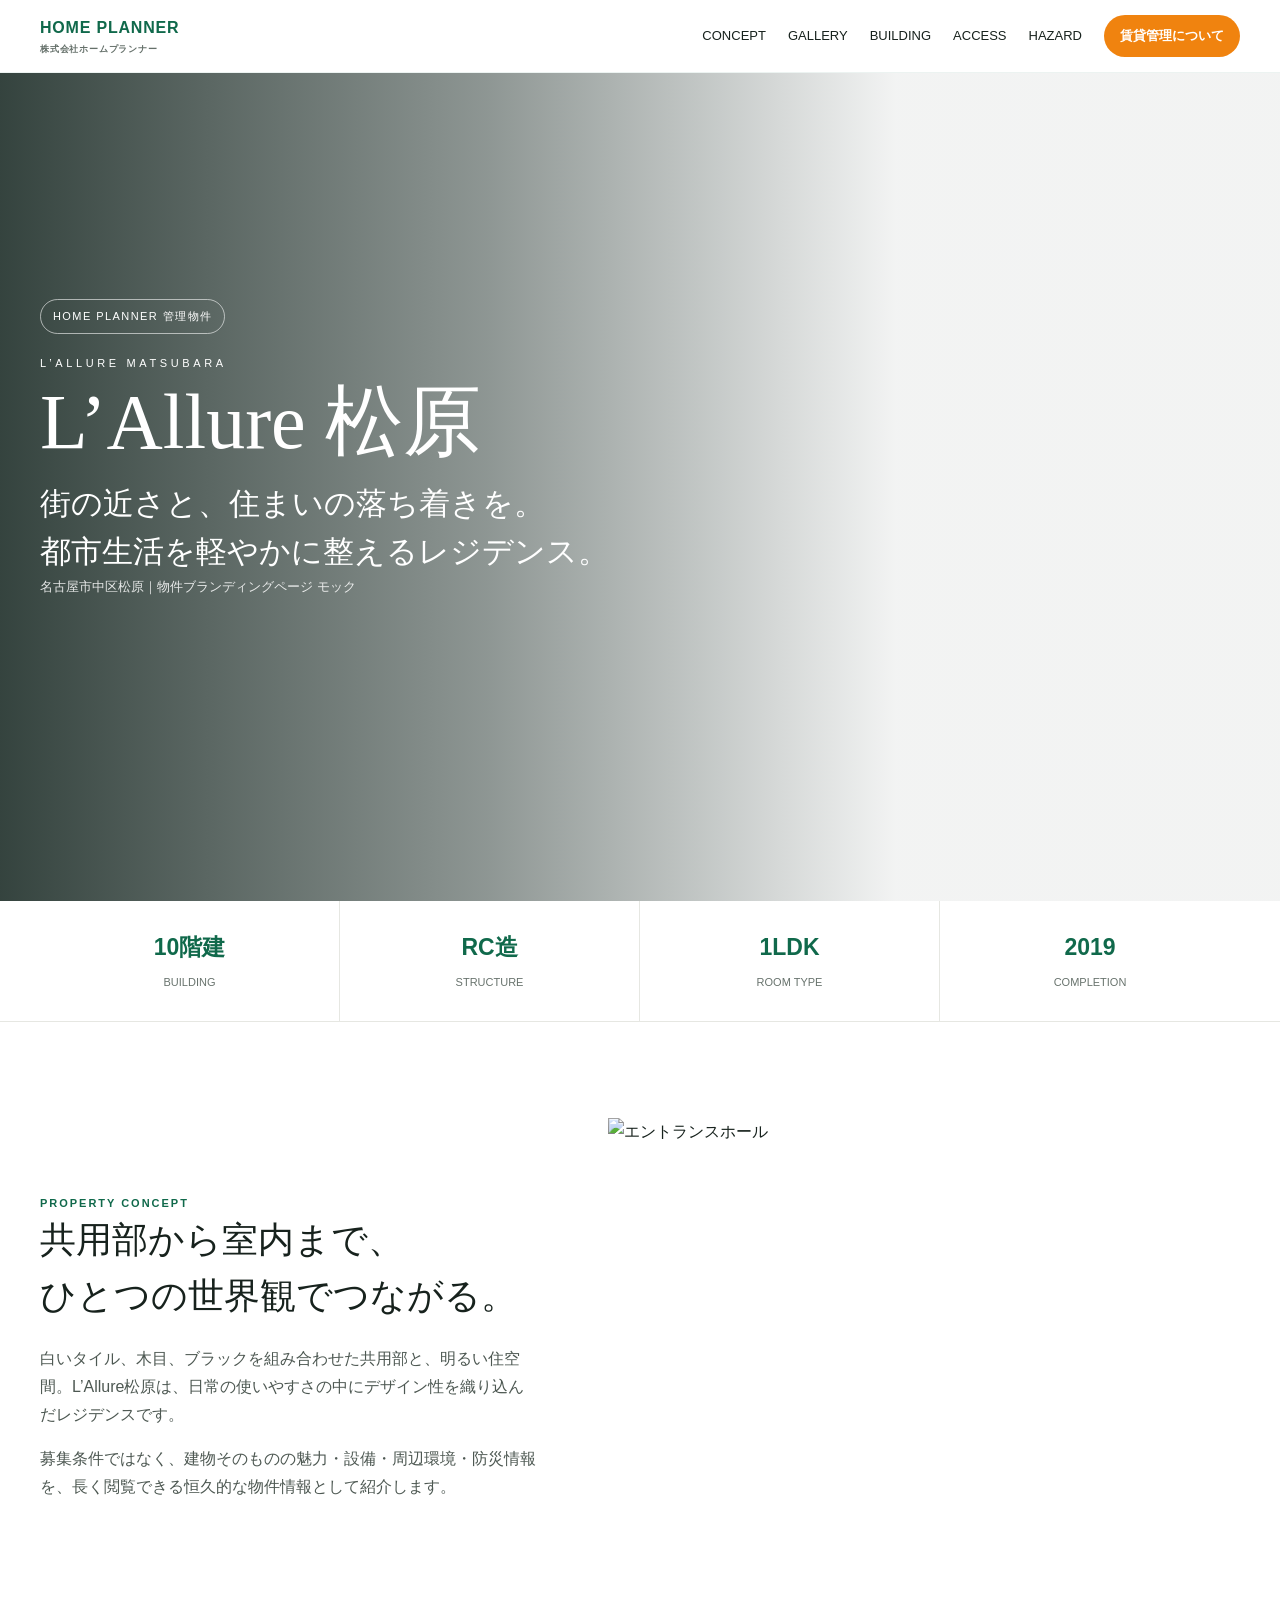
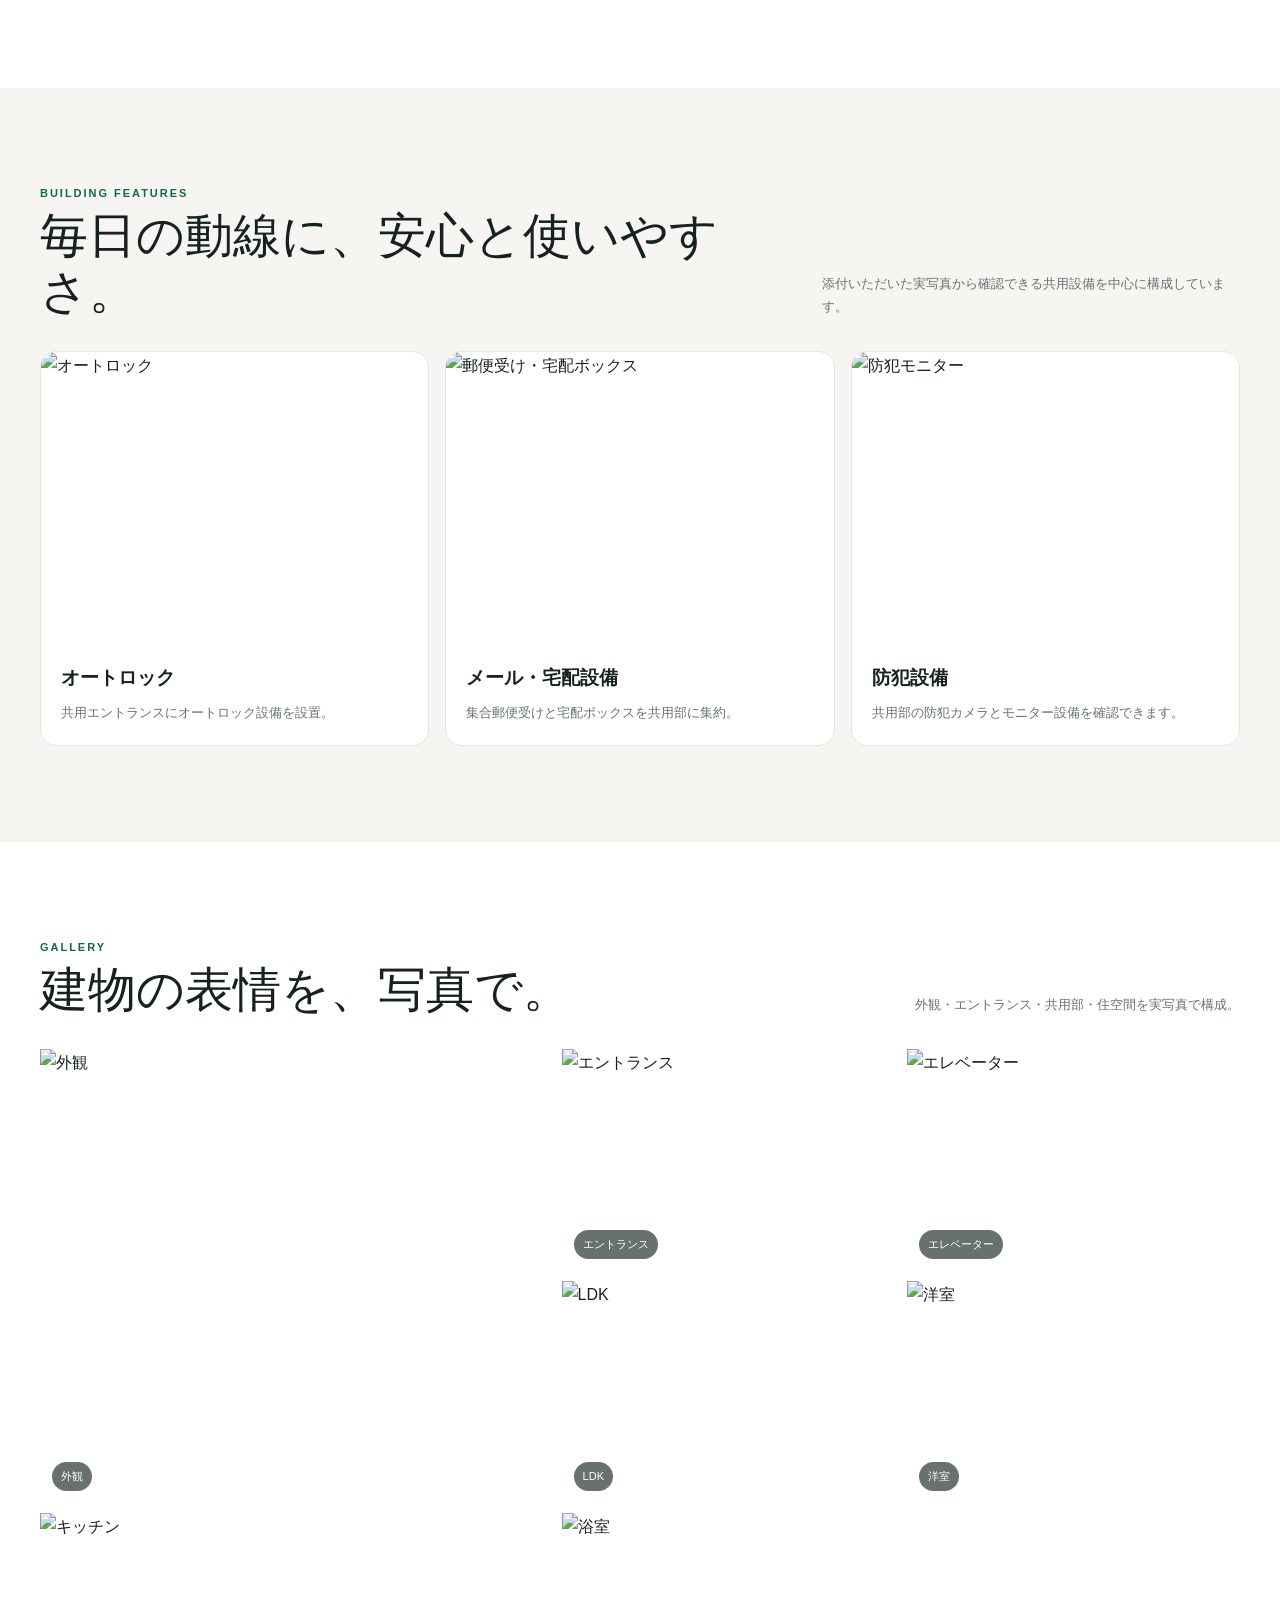
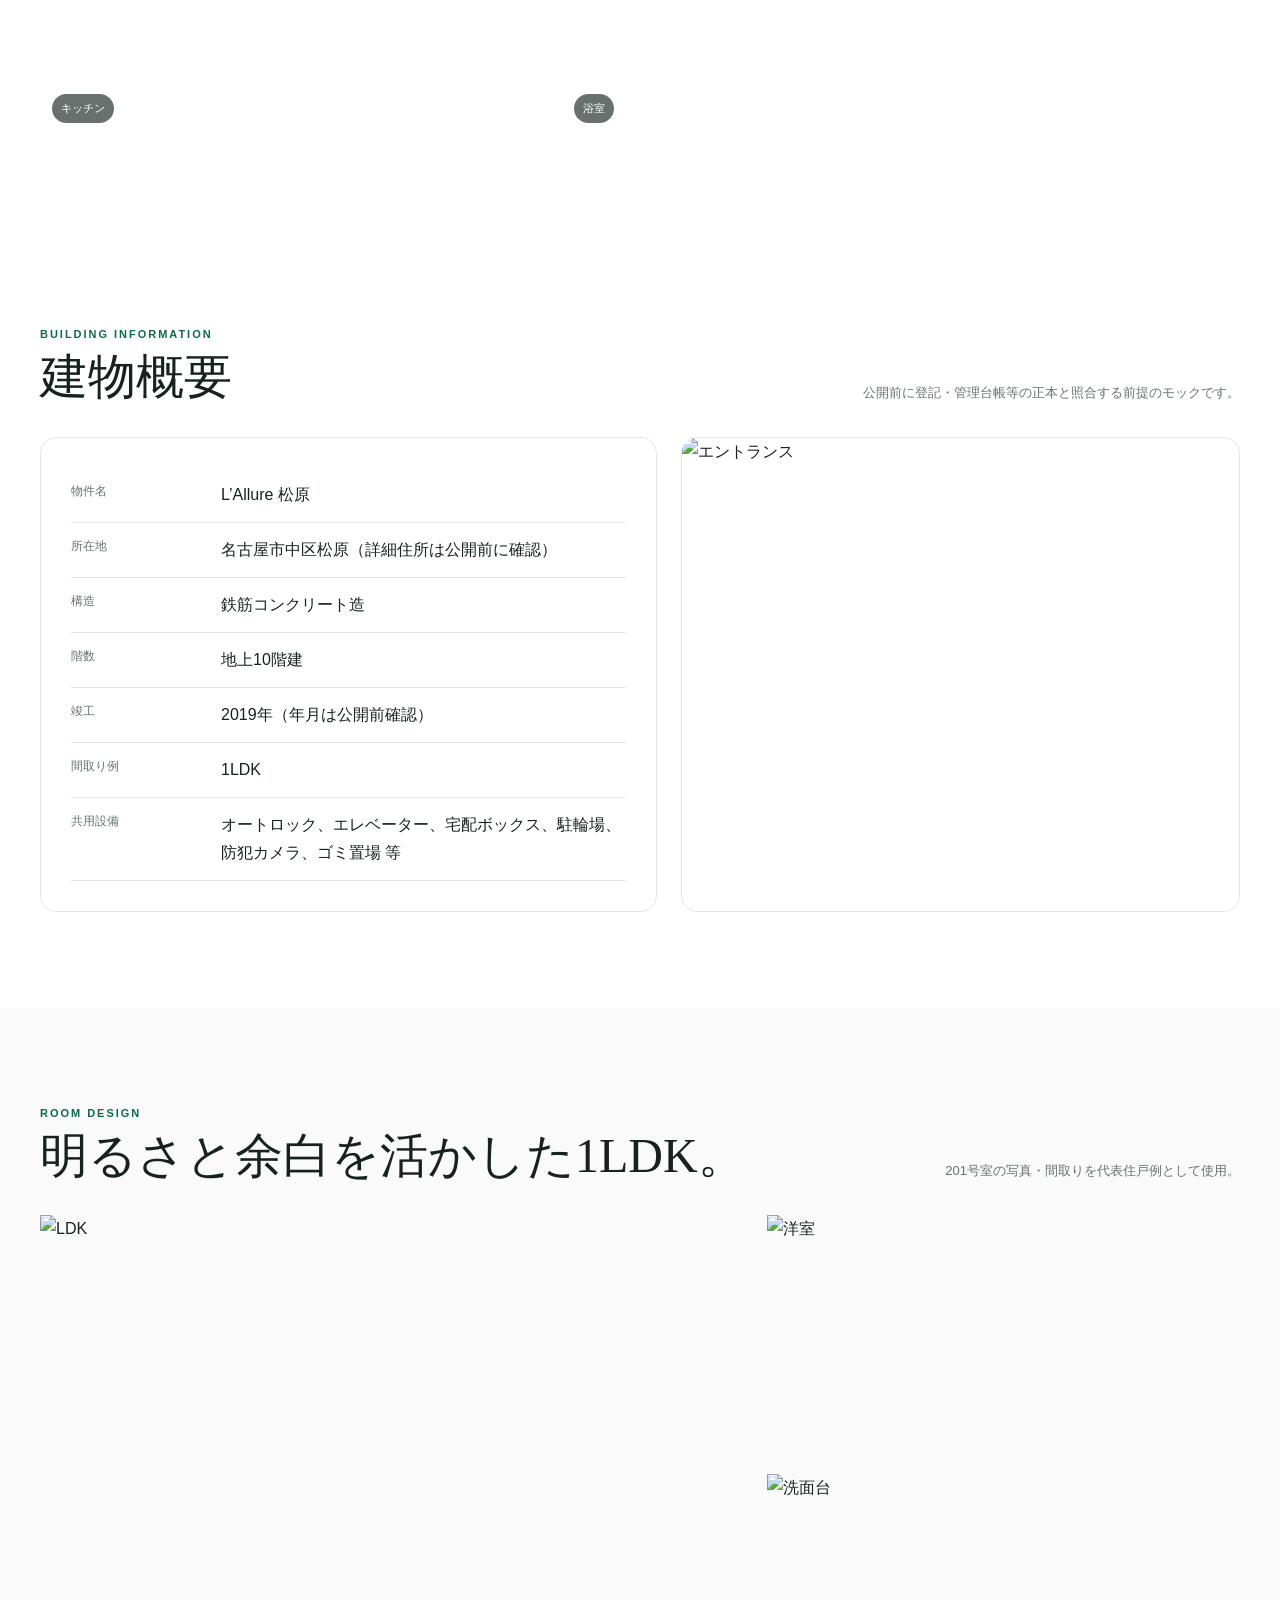
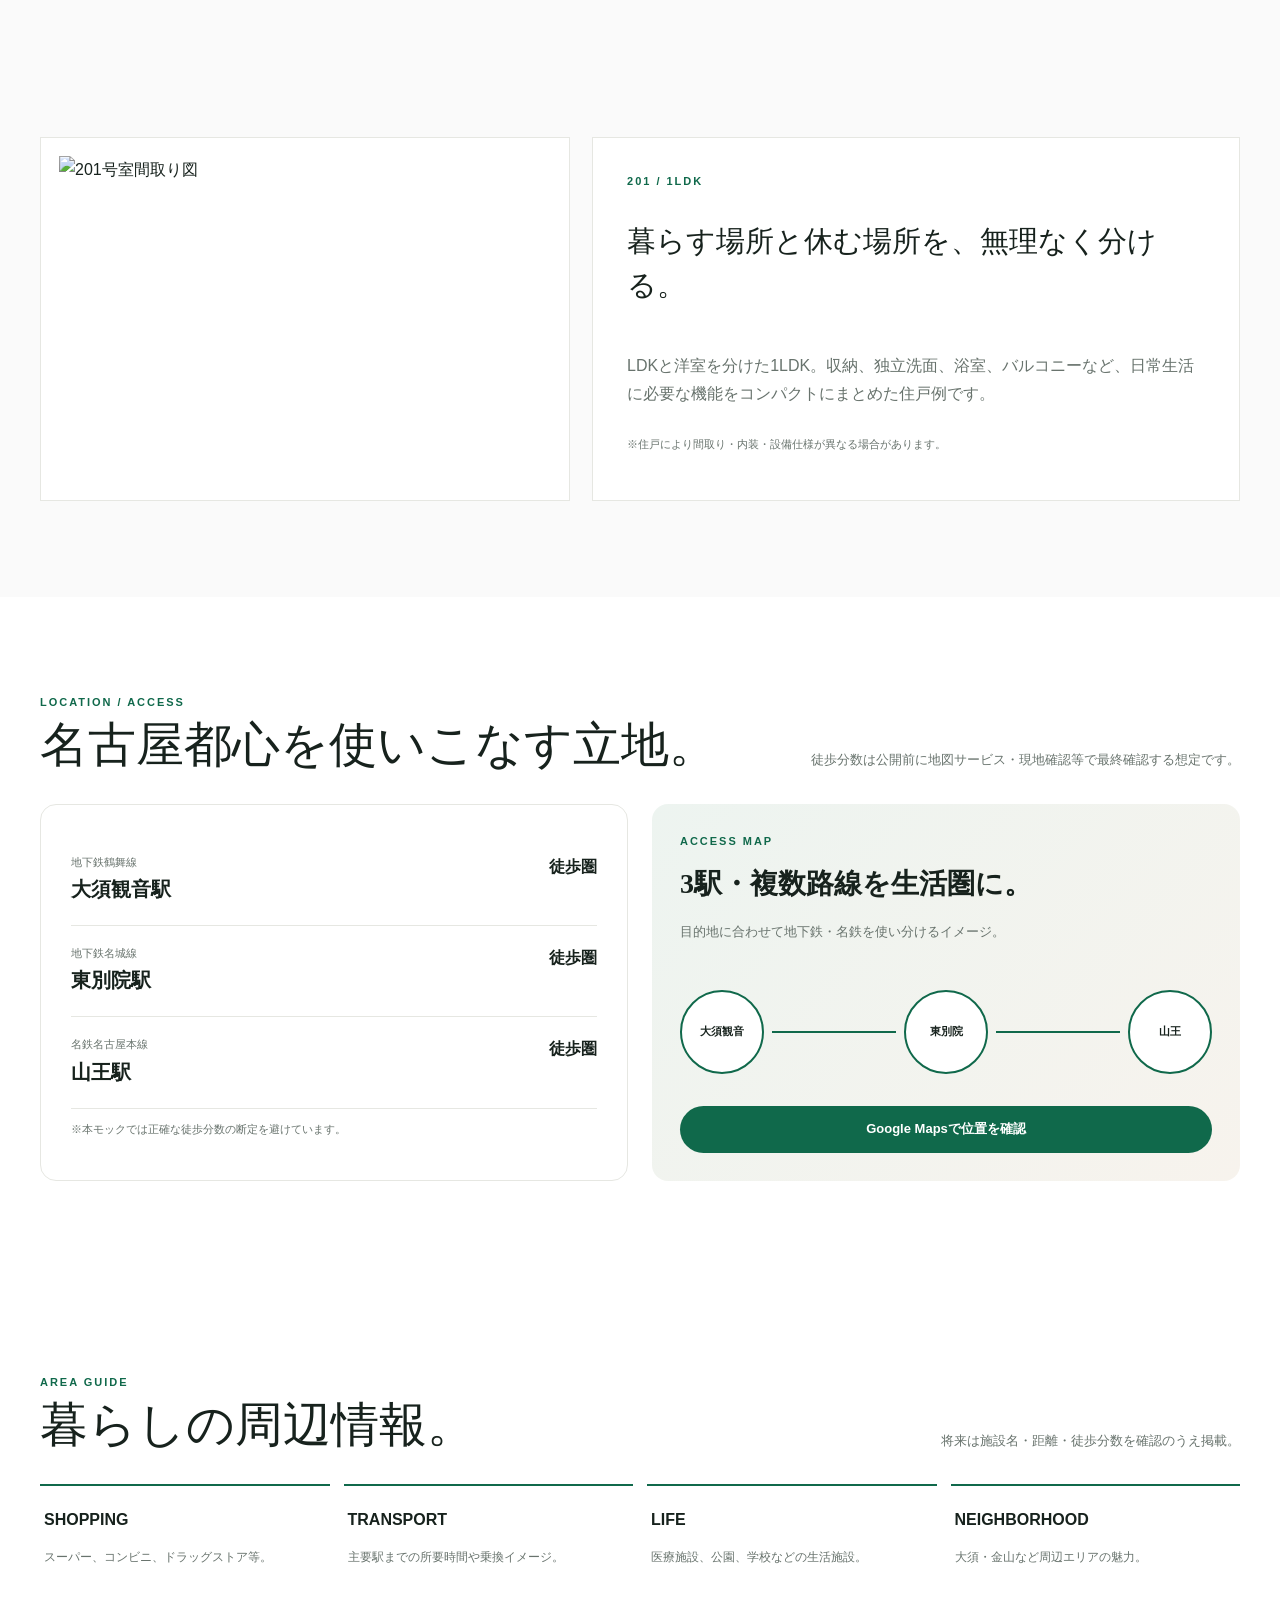
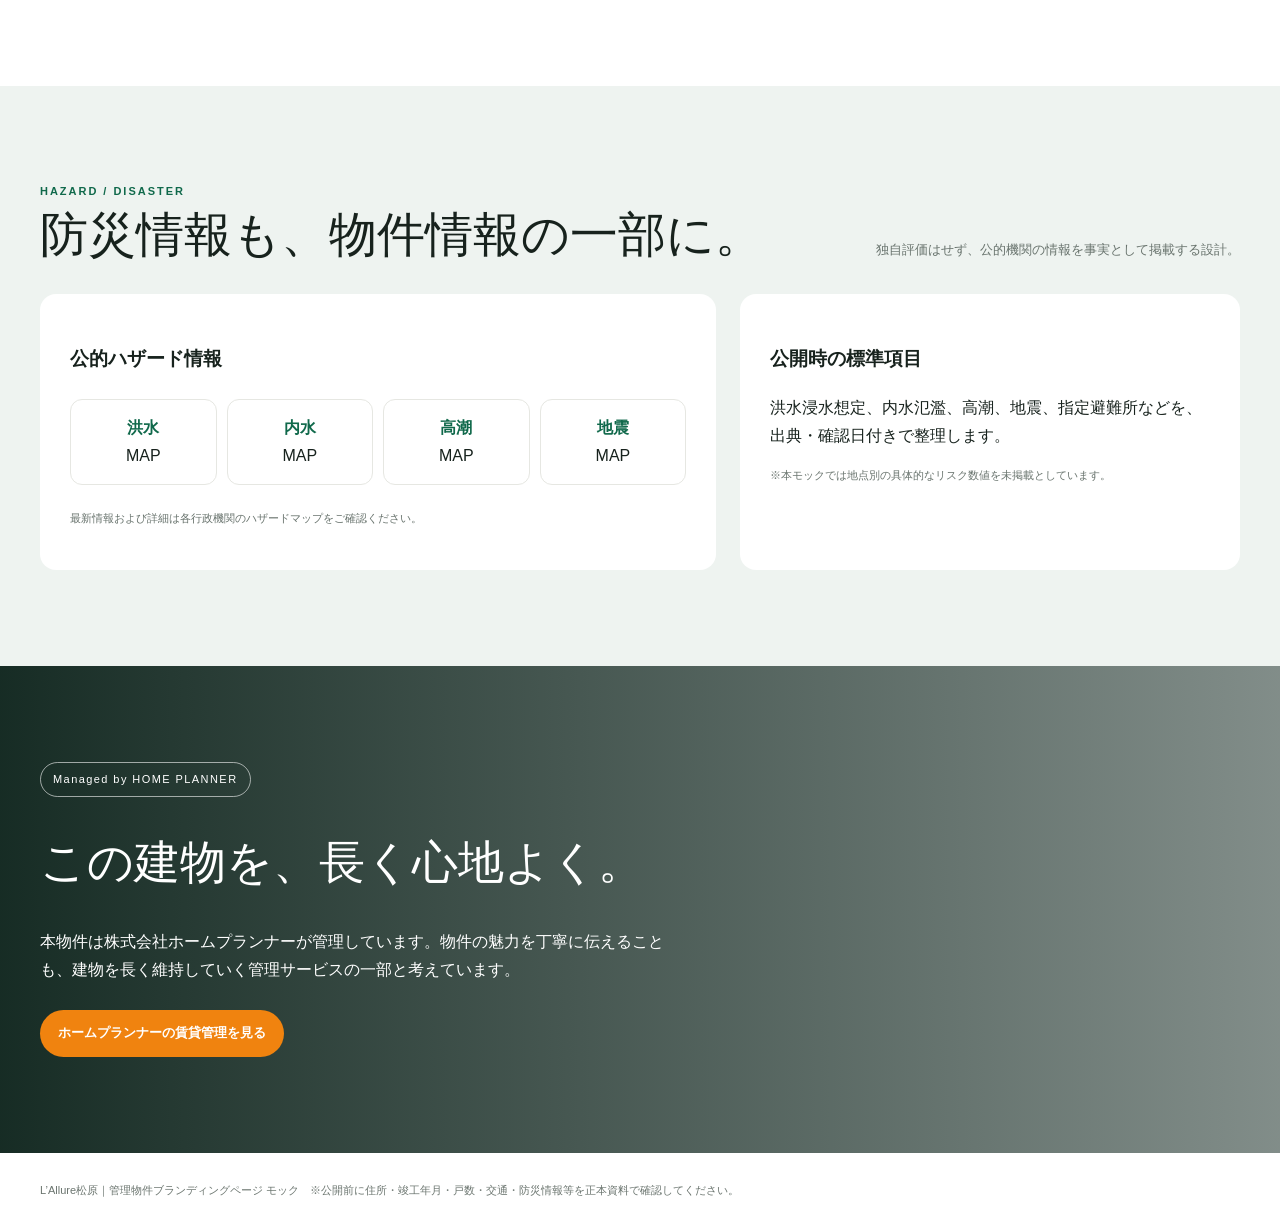
==== index.html @ 33f752ed "Add LAllure Matsubara branding mockup" ====
<!doctype html><html lang="ja"><head><meta charset="utf-8"><meta name="viewport" content="width=device-width,initial-scale=1"><title>L’Allure 松原｜HOME PLANNER 管理物件</title><style>
:root{--g:#10694B;--o:#F0830F;--ink:#17221d;--muted:#68736d;--paper:#f6f5f1;--line:#e6e7e2;--max:1200px}*{box-sizing:border-box}html{scroll-behavior:smooth}body{margin:0;color:var(--ink);font-family:-apple-system,BlinkMacSystemFont,"Segoe UI","Yu Gothic",Meiryo,sans-serif;line-height:1.75}.wrap{width:min(var(--max),calc(100% - 48px));margin:auto}.serif{font-family:"Yu Mincho","Hiragino Mincho ProN",Georgia,serif}a{color:inherit}header{position:sticky;top:0;z-index:50;background:rgba(255,255,255,.92);backdrop-filter:blur(14px);border-bottom:1px solid rgba(16,105,75,.08)}.nav{height:72px;display:flex;align-items:center;justify-content:space-between}.brand{font-weight:850;letter-spacing:.05em;color:var(--g)}.brand small{display:block;font-size:9px;color:#65706a}.navlinks{display:flex;gap:22px;font-size:13px;align-items:center}.navlinks a{text-decoration:none}.cta{background:var(--o);color:#fff!important;padding:10px 16px;border-radius:999px;font-weight:800}.hero{position:relative;min-height:calc(100vh - 72px);display:flex;align-items:flex-end;background:url('assets/exterior.jpg') center 47%/cover no-repeat}.hero:before{content:"";position:absolute;inset:0;background:linear-gradient(90deg,rgba(8,26,20,.82),rgba(8,26,20,.46) 38%,rgba(8,26,20,.05) 70%)}.heroInner{position:relative;z-index:2;color:#fff;padding-bottom:76px}.tag{display:inline-flex;border:1px solid rgba(255,255,255,.58);padding:7px 12px;border-radius:999px;font-size:11px;letter-spacing:.13em}.hero .roman{margin-top:20px;font-size:11px;letter-spacing:.33em}.hero h1{font-size:clamp(50px,7vw,78px);line-height:1.05;margin:8px 0 18px;font-weight:500}.hero .lead{font-size:clamp(22px,2.4vw,31px);line-height:1.55}.hero .sub{font-size:13px;opacity:.86}.summary{border-bottom:1px solid var(--line)}.summaryGrid{display:grid;grid-template-columns:repeat(4,1fr)}.summaryItem{padding:26px 18px;text-align:center;border-right:1px solid var(--line)}.summaryItem:last-child{border-right:0}.summaryItem b{display:block;color:var(--g);font-size:23px}.summaryItem span{font-size:11px;color:var(--muted)}section{padding:96px 0}.head{display:flex;align-items:end;justify-content:space-between;gap:28px;margin-bottom:32px}.kicker{font-size:11px;letter-spacing:.18em;color:var(--g);font-weight:800}.head h2{font-size:clamp(34px,4vw,48px);font-weight:500;margin:5px 0 0;line-height:1.15}.head p{font-size:13px;color:var(--muted);max-width:500px;margin:0}.concept{display:grid;grid-template-columns:.95fr 1.2fr;gap:68px;align-items:center}.concept h3{font-size:36px;line-height:1.55;font-weight:500;margin:0 0 20px}.concept p{color:#4d5852}.concept img{width:100%;aspect-ratio:4/3;object-fit:cover}.features{background:var(--paper)}.featureGrid{display:grid;grid-template-columns:repeat(3,1fr);gap:16px}.card{background:#fff;border:1px solid var(--line);border-radius:16px;overflow:hidden}.card img{width:100%;aspect-ratio:4/3;object-fit:cover;display:block}.card .body{padding:20px}.card h3{margin:0 0 7px}.card p{margin:0;color:var(--muted);font-size:13px}.galleryGrid{display:grid;grid-template-columns:1.3fr .85fr .85fr;grid-auto-rows:220px;gap:12px}.galleryGrid figure{margin:0;position:relative;overflow:hidden;cursor:pointer}.galleryGrid figure:first-child{grid-row:span 2}.galleryGrid img{width:100%;height:100%;object-fit:cover;transition:.35s}.galleryGrid figure:hover img{transform:scale(1.025)}.galleryGrid figcaption{position:absolute;left:12px;bottom:10px;background:rgba(12,26,20,.62);color:#fff;border-radius:999px;padding:5px 9px;font-size:11px}.two{display:grid;grid-template-columns:1.05fr .95fr;gap:24px}.panel{border:1px solid var(--line);border-radius:16px;padding:30px;background:#fff}.spec{display:grid;grid-template-columns:150px 1fr}.spec div{padding:13px 0;border-bottom:1px solid var(--line)}.spec div:nth-child(odd){font-size:12px;color:var(--muted)}.photoPanel{padding:0;overflow:hidden}.photoPanel img{width:100%;height:100%;min-height:460px;object-fit:cover}.rooms{background:#fafafa}.roomHero{display:grid;grid-template-columns:1.2fr .8fr;gap:18px}.roomHero>img{width:100%;height:100%;min-height:500px;object-fit:cover}.side{display:grid;grid-template-rows:1fr 1fr;gap:18px}.side img{width:100%;height:100%;min-height:241px;object-fit:cover}.roomDetail{display:grid;grid-template-columns:.9fr 1.1fr;gap:22px;margin-top:22px}.floor{background:#fff;border:1px solid var(--line);padding:18px}.floor img{width:100%}.roomCopy{background:#fff;border:1px solid var(--line);padding:34px;display:flex;flex-direction:column;justify-content:center}.roomCopy h3{font-size:29px;line-height:1.5;font-weight:500}.roomCopy p{color:var(--muted)}.access{display:grid;grid-template-columns:1fr 1fr;gap:24px}.accessRow{display:flex;justify-content:space-between;padding:18px 0;border-bottom:1px solid var(--line)}.accessRow small{display:block;color:var(--muted);font-size:11px}.accessRow strong{font-size:20px}.mapArt{background:linear-gradient(135deg,#edf4f0,#f7f3ed);border-radius:16px;padding:28px;min-height:360px;display:flex;flex-direction:column;justify-content:space-between}.route{display:flex;align-items:center;gap:8px}.station{width:84px;height:84px;border:2px solid var(--g);border-radius:50%;background:#fff;display:flex;align-items:center;justify-content:center;text-align:center;font-size:11px;font-weight:800}.track{height:2px;background:var(--g);flex:1}.btn{display:inline-flex;justify-content:center;align-items:center;border-radius:999px;padding:12px 18px;text-decoration:none;font-weight:800;font-size:13px;background:var(--g);color:#fff}.areaCards{display:grid;grid-template-columns:repeat(4,1fr);gap:14px}.areaCard{border-top:2px solid var(--g);padding:20px 4px}.areaCard b{display:block;margin-bottom:8px}.areaCard span{font-size:12px;color:var(--muted)}.hazard{background:#eef3f0}.hazardGrid{display:grid;grid-template-columns:1.15fr .85fr;gap:24px}.hazardPanel{background:#fff;border-radius:16px;padding:30px}.hazardIcons{display:grid;grid-template-columns:repeat(4,1fr);gap:10px;margin:24px 0}.hazardIcon{padding:14px 8px;border:1px solid var(--line);border-radius:12px;text-align:center}.hazardIcon b{display:block;color:var(--g)}.note{font-size:11px;color:var(--muted)}.management{position:relative;color:#fff;background:url('assets/entrance_hall.jpg') center/cover no-repeat}.management:after{content:"";position:absolute;inset:0;background:linear-gradient(90deg,rgba(5,28,20,.93),rgba(5,28,20,.5))}.management .wrap{position:relative;z-index:2}.manage{max-width:650px}.manage h2{font-size:46px;font-weight:500;line-height:1.2}.manage .btn{background:var(--o);margin-top:10px}footer{padding:28px 0;font-size:11px;color:#6b756f}.lightbox{position:fixed;inset:0;z-index:100;background:rgba(0,0,0,.92);display:none;align-items:center;justify-content:center;padding:28px}.lightbox.open{display:flex}.lightbox img{max-width:94vw;max-height:90vh}.close{position:absolute;top:14px;right:22px;color:#fff;font-size:36px;cursor:pointer}@media(max-width:820px){.wrap{width:calc(100% - 34px)}.nav{height:62px}.navlinks a:not(.cta){display:none}.hero{min-height:650px;background-position:62% center}.hero:before{background:linear-gradient(0deg,rgba(7,25,19,.9),rgba(7,25,19,.18) 70%)}.heroInner{padding-bottom:38px}.summaryGrid{grid-template-columns:repeat(2,1fr)}.summaryItem:nth-child(2){border-right:0}.summaryItem:nth-child(-n+2){border-bottom:1px solid var(--line)}section{padding:66px 0}.head{display:block}.head p{margin-top:10px}.concept,.two,.roomHero,.roomDetail,.access,.hazardGrid{grid-template-columns:1fr}.concept{gap:28px}.featureGrid{grid-template-columns:1fr}.galleryGrid{grid-template-columns:1fr 1fr;grid-auto-rows:145px}.galleryGrid figure:first-child{grid-column:span 2;grid-row:span 2}.spec{grid-template-columns:118px 1fr}.photoPanel img{min-height:340px}.roomHero>img{min-height:300px}.side{grid-template-columns:1fr 1fr;grid-template-rows:auto}.side img{min-height:170px}.areaCards{grid-template-columns:1fr 1fr}.hazardIcons{grid-template-columns:1fr 1fr}.station{width:66px;height:66px;font-size:10px}.manage h2{font-size:36px}}
</style></head><body>
<header><div class="wrap nav"><div class="brand">HOME PLANNER<small>株式会社ホームプランナー</small></div><nav class="navlinks"><a href="#concept">CONCEPT</a><a href="#gallery">GALLERY</a><a href="#building">BUILDING</a><a href="#access">ACCESS</a><a href="#hazard">HAZARD</a><a class="cta" href="#management">賃貸管理について</a></nav></div></header>
<main><section class="hero"><div class="wrap heroInner"><span class="tag">HOME PLANNER 管理物件</span><div class="roman">L’ALLURE MATSUBARA</div><h1 class="serif">L’Allure 松原</h1><div class="lead serif">街の近さと、住まいの落ち着きを。<br>都市生活を軽やかに整えるレジデンス。</div><div class="sub">名古屋市中区松原｜物件ブランディングページ モック</div></div></section>
<div class="summary"><div class="wrap summaryGrid"><div class="summaryItem"><b>10階建</b><span>BUILDING</span></div><div class="summaryItem"><b>RC造</b><span>STRUCTURE</span></div><div class="summaryItem"><b>1LDK</b><span>ROOM TYPE</span></div><div class="summaryItem"><b>2019</b><span>COMPLETION</span></div></div></div>
<section id="concept"><div class="wrap concept"><div><div class="kicker">PROPERTY CONCEPT</div><h3 class="serif">共用部から室内まで、<br>ひとつの世界観でつながる。</h3><p>白いタイル、木目、ブラックを組み合わせた共用部と、明るい住空間。L’Allure松原は、日常の使いやすさの中にデザイン性を織り込んだレジデンスです。</p><p>募集条件ではなく、建物そのものの魅力・設備・周辺環境・防災情報を、長く閲覧できる恒久的な物件情報として紹介します。</p></div><img src="assets/entrance_hall.jpg" alt="エントランスホール"></div></section>
<section class="features"><div class="wrap"><div class="head"><div><div class="kicker">BUILDING FEATURES</div><h2 class="serif">毎日の動線に、安心と使いやすさ。</h2></div><p>添付いただいた実写真から確認できる共用設備を中心に構成しています。</p></div><div class="featureGrid"><article class="card"><img src="assets/autolock.jpg" alt="オートロック"><div class="body"><h3>オートロック</h3><p>共用エントランスにオートロック設備を設置。</p></div></article><article class="card"><img src="assets/mailbox.jpg" alt="郵便受け・宅配ボックス"><div class="body"><h3>メール・宅配設備</h3><p>集合郵便受けと宅配ボックスを共用部に集約。</p></div></article><article class="card"><img src="assets/security_monitor.jpg" alt="防犯モニター"><div class="body"><h3>防犯設備</h3><p>共用部の防犯カメラとモニター設備を確認できます。</p></div></article></div></div></section>
<section id="gallery"><div class="wrap"><div class="head"><div><div class="kicker">GALLERY</div><h2 class="serif">建物の表情を、写真で。</h2></div><p>外観・エントランス・共用部・住空間を実写真で構成。</p></div><div class="galleryGrid"><figure><img src="assets/exterior.jpg" alt="外観"><figcaption>外観</figcaption></figure><figure><img src="assets/entrance_out.jpg" alt="エントランス"><figcaption>エントランス</figcaption></figure><figure><img src="assets/elevator.jpg" alt="エレベーター"><figcaption>エレベーター</figcaption></figure><figure><img src="assets/ldk3.jpg" alt="LDK"><figcaption>LDK</figcaption></figure><figure><img src="assets/room1.jpg" alt="洋室"><figcaption>洋室</figcaption></figure><figure><img src="assets/kitchen.jpg" alt="キッチン"><figcaption>キッチン</figcaption></figure><figure><img src="assets/bath.jpg" alt="浴室"><figcaption>浴室</figcaption></figure></div></div></section>
<section id="building"><div class="wrap"><div class="head"><div><div class="kicker">BUILDING INFORMATION</div><h2 class="serif">建物概要</h2></div><p>公開前に登記・管理台帳等の正本と照合する前提のモックです。</p></div><div class="two"><div class="panel"><div class="spec"><div>物件名</div><div>L’Allure 松原</div><div>所在地</div><div>名古屋市中区松原（詳細住所は公開前に確認）</div><div>構造</div><div>鉄筋コンクリート造</div><div>階数</div><div>地上10階建</div><div>竣工</div><div>2019年（年月は公開前確認）</div><div>間取り例</div><div>1LDK</div><div>共用設備</div><div>オートロック、エレベーター、宅配ボックス、駐輪場、防犯カメラ、ゴミ置場 等</div></div></div><div class="panel photoPanel"><img src="assets/entrance_door.jpg" alt="エントランス"></div></div></div></section>
<section class="rooms"><div class="wrap"><div class="head"><div><div class="kicker">ROOM DESIGN</div><h2 class="serif">明るさと余白を活かした1LDK。</h2></div><p>201号室の写真・間取りを代表住戸例として使用。</p></div><div class="roomHero"><img src="assets/ldk2.jpg" alt="LDK"><div class="side"><img src="assets/room3.jpg" alt="洋室"><img src="assets/washstand.jpg" alt="洗面台"></div></div><div class="roomDetail"><div class="floor"><img src="assets/floorplan.jpg" alt="201号室間取り図"></div><div class="roomCopy"><div class="kicker">201 / 1LDK</div><h3 class="serif">暮らす場所と休む場所を、無理なく分ける。</h3><p>LDKと洋室を分けた1LDK。収納、独立洗面、浴室、バルコニーなど、日常生活に必要な機能をコンパクトにまとめた住戸例です。</p><p class="note">※住戸により間取り・内装・設備仕様が異なる場合があります。</p></div></div></div></section>
<section id="access"><div class="wrap"><div class="head"><div><div class="kicker">LOCATION / ACCESS</div><h2 class="serif">名古屋都心を使いこなす立地。</h2></div><p>徒歩分数は公開前に地図サービス・現地確認等で最終確認する想定です。</p></div><div class="access"><div class="panel"><div class="accessRow"><div><small>地下鉄鶴舞線</small><strong>大須観音駅</strong></div><b>徒歩圏</b></div><div class="accessRow"><div><small>地下鉄名城線</small><strong>東別院駅</strong></div><b>徒歩圏</b></div><div class="accessRow"><div><small>名鉄名古屋本線</small><strong>山王駅</strong></div><b>徒歩圏</b></div><p class="note">※本モックでは正確な徒歩分数の断定を避けています。</p></div><div class="mapArt"><div><div class="kicker">ACCESS MAP</div><h3 class="serif" style="font-size:28px;margin:8px 0">3駅・複数路線を生活圏に。</h3><p style="color:var(--muted);font-size:13px">目的地に合わせて地下鉄・名鉄を使い分けるイメージ。</p></div><div class="route"><div class="station">大須観音</div><div class="track"></div><div class="station">東別院</div><div class="track"></div><div class="station">山王</div></div><a class="btn" href="https://maps.app.goo.gl/SSWyoZ1xjBk1yrQx9" target="_blank" rel="noopener">Google Mapsで位置を確認</a></div></div></div></section>
<section><div class="wrap"><div class="head"><div><div class="kicker">AREA GUIDE</div><h2 class="serif">暮らしの周辺情報。</h2></div><p>将来は施設名・距離・徒歩分数を確認のうえ掲載。</p></div><div class="areaCards"><div class="areaCard"><b>SHOPPING</b><span>スーパー、コンビニ、ドラッグストア等。</span></div><div class="areaCard"><b>TRANSPORT</b><span>主要駅までの所要時間や乗換イメージ。</span></div><div class="areaCard"><b>LIFE</b><span>医療施設、公園、学校などの生活施設。</span></div><div class="areaCard"><b>NEIGHBORHOOD</b><span>大須・金山など周辺エリアの魅力。</span></div></div></div></section>
<section id="hazard" class="hazard"><div class="wrap"><div class="head"><div><div class="kicker">HAZARD / DISASTER</div><h2 class="serif">防災情報も、物件情報の一部に。</h2></div><p>独自評価はせず、公的機関の情報を事実として掲載する設計。</p></div><div class="hazardGrid"><div class="hazardPanel"><h3>公的ハザード情報</h3><div class="hazardIcons"><div class="hazardIcon"><b>洪水</b><span>MAP</span></div><div class="hazardIcon"><b>内水</b><span>MAP</span></div><div class="hazardIcon"><b>高潮</b><span>MAP</span></div><div class="hazardIcon"><b>地震</b><span>MAP</span></div></div><p class="note">最新情報および詳細は各行政機関のハザードマップをご確認ください。</p></div><div class="hazardPanel"><h3>公開時の標準項目</h3><p>洪水浸水想定、内水氾濫、高潮、地震、指定避難所などを、出典・確認日付きで整理します。</p><p class="note">※本モックでは地点別の具体的なリスク数値を未掲載としています。</p></div></div></div></section>
<section id="management" class="management"><div class="wrap"><div class="manage"><span class="tag">Managed by HOME PLANNER</span><h2 class="serif">この建物を、長く心地よく。</h2><p>本物件は株式会社ホームプランナーが管理しています。物件の魅力を丁寧に伝えることも、建物を長く維持していく管理サービスの一部と考えています。</p><a class="btn" href="https://hp-shueki.jp/" target="_blank" rel="noopener">ホームプランナーの賃貸管理を見る</a></div></div></section></main>
<footer><div class="wrap">L’Allure松原｜管理物件ブランディングページ モック　※公開前に住所・竣工年月・戸数・交通・防災情報等を正本資料で確認してください。</div></footer><div class="lightbox" id="lightbox"><span class="close">×</span><img alt="拡大写真"></div><script>const lb=document.getElementById('lightbox'),im=lb.querySelector('img');document.querySelectorAll('.galleryGrid img').forEach(x=>x.addEventListener('click',()=>{im.src=x.src;im.alt=x.alt;lb.classList.add('open')}));lb.addEventListener('click',()=>lb.classList.remove('open'));document.addEventListener('keydown',e=>{if(e.key==='Escape')lb.classList.remove('open')});</script></body></html>
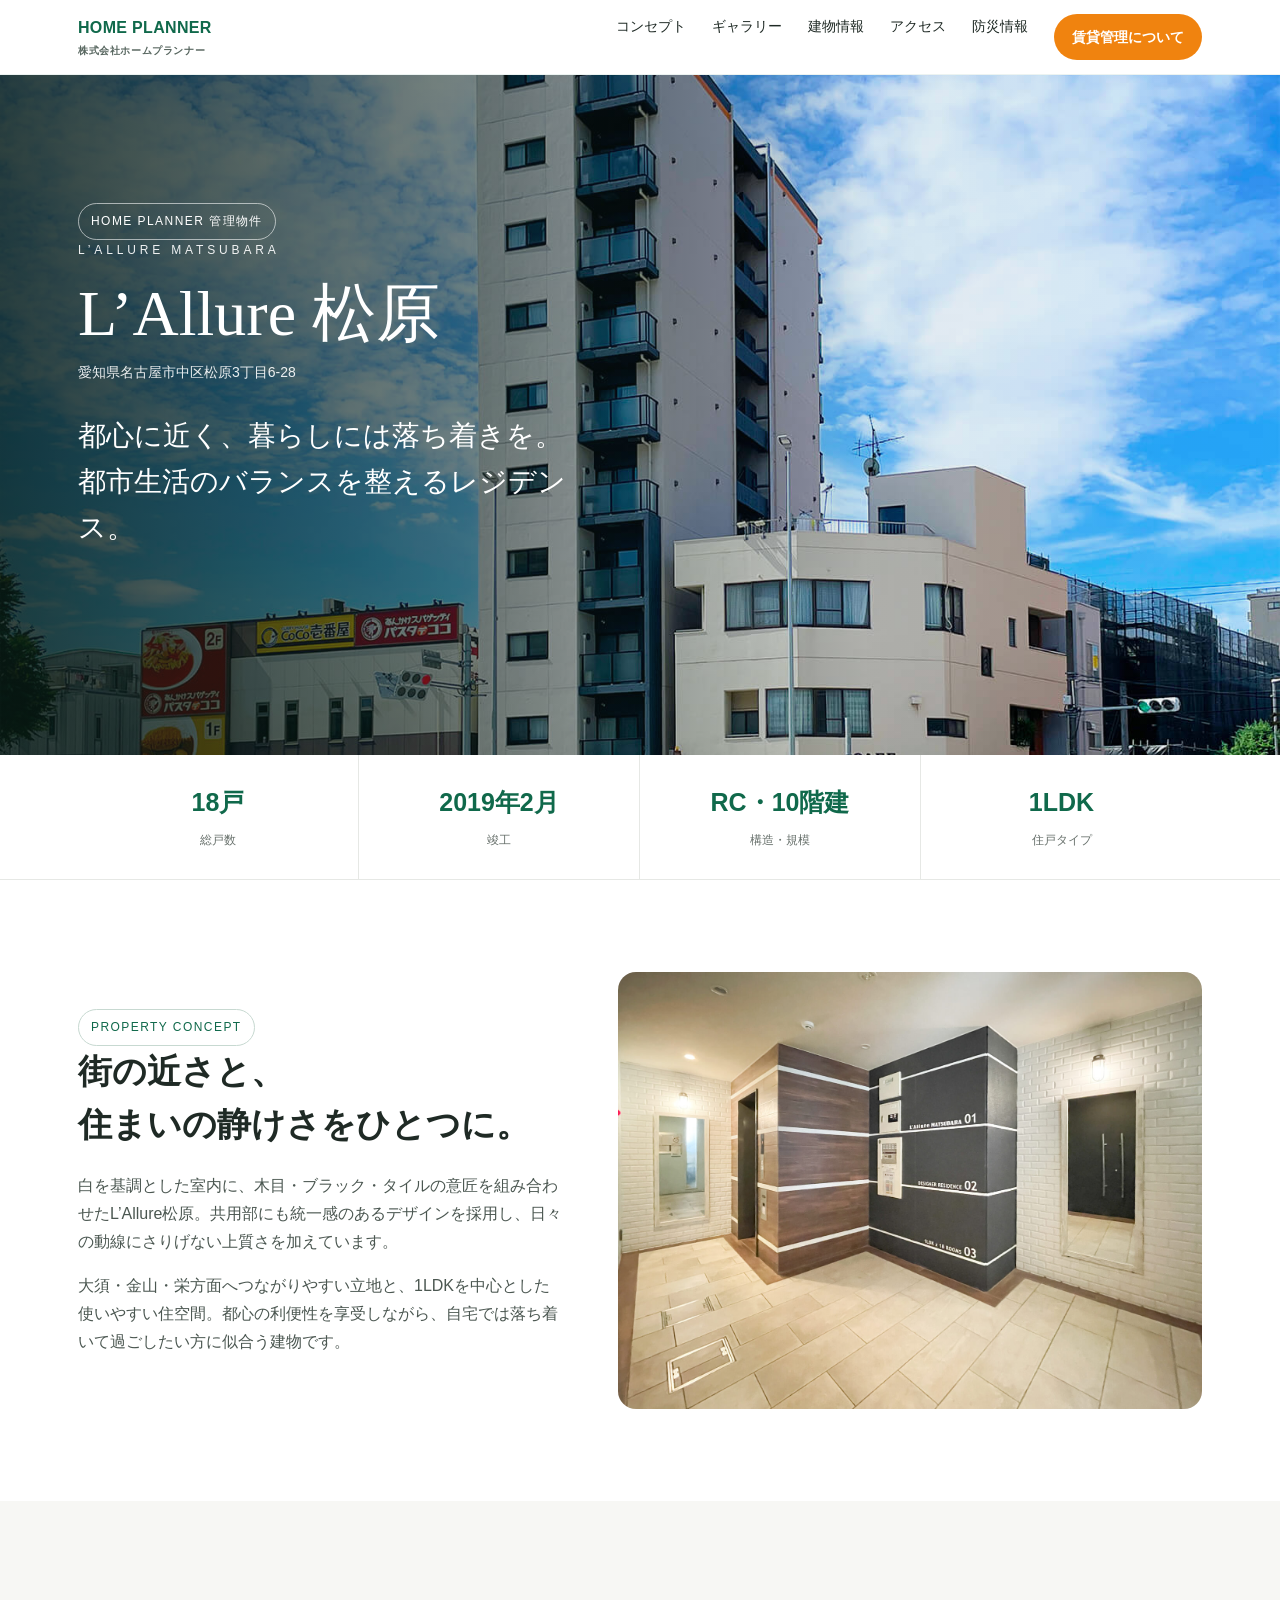
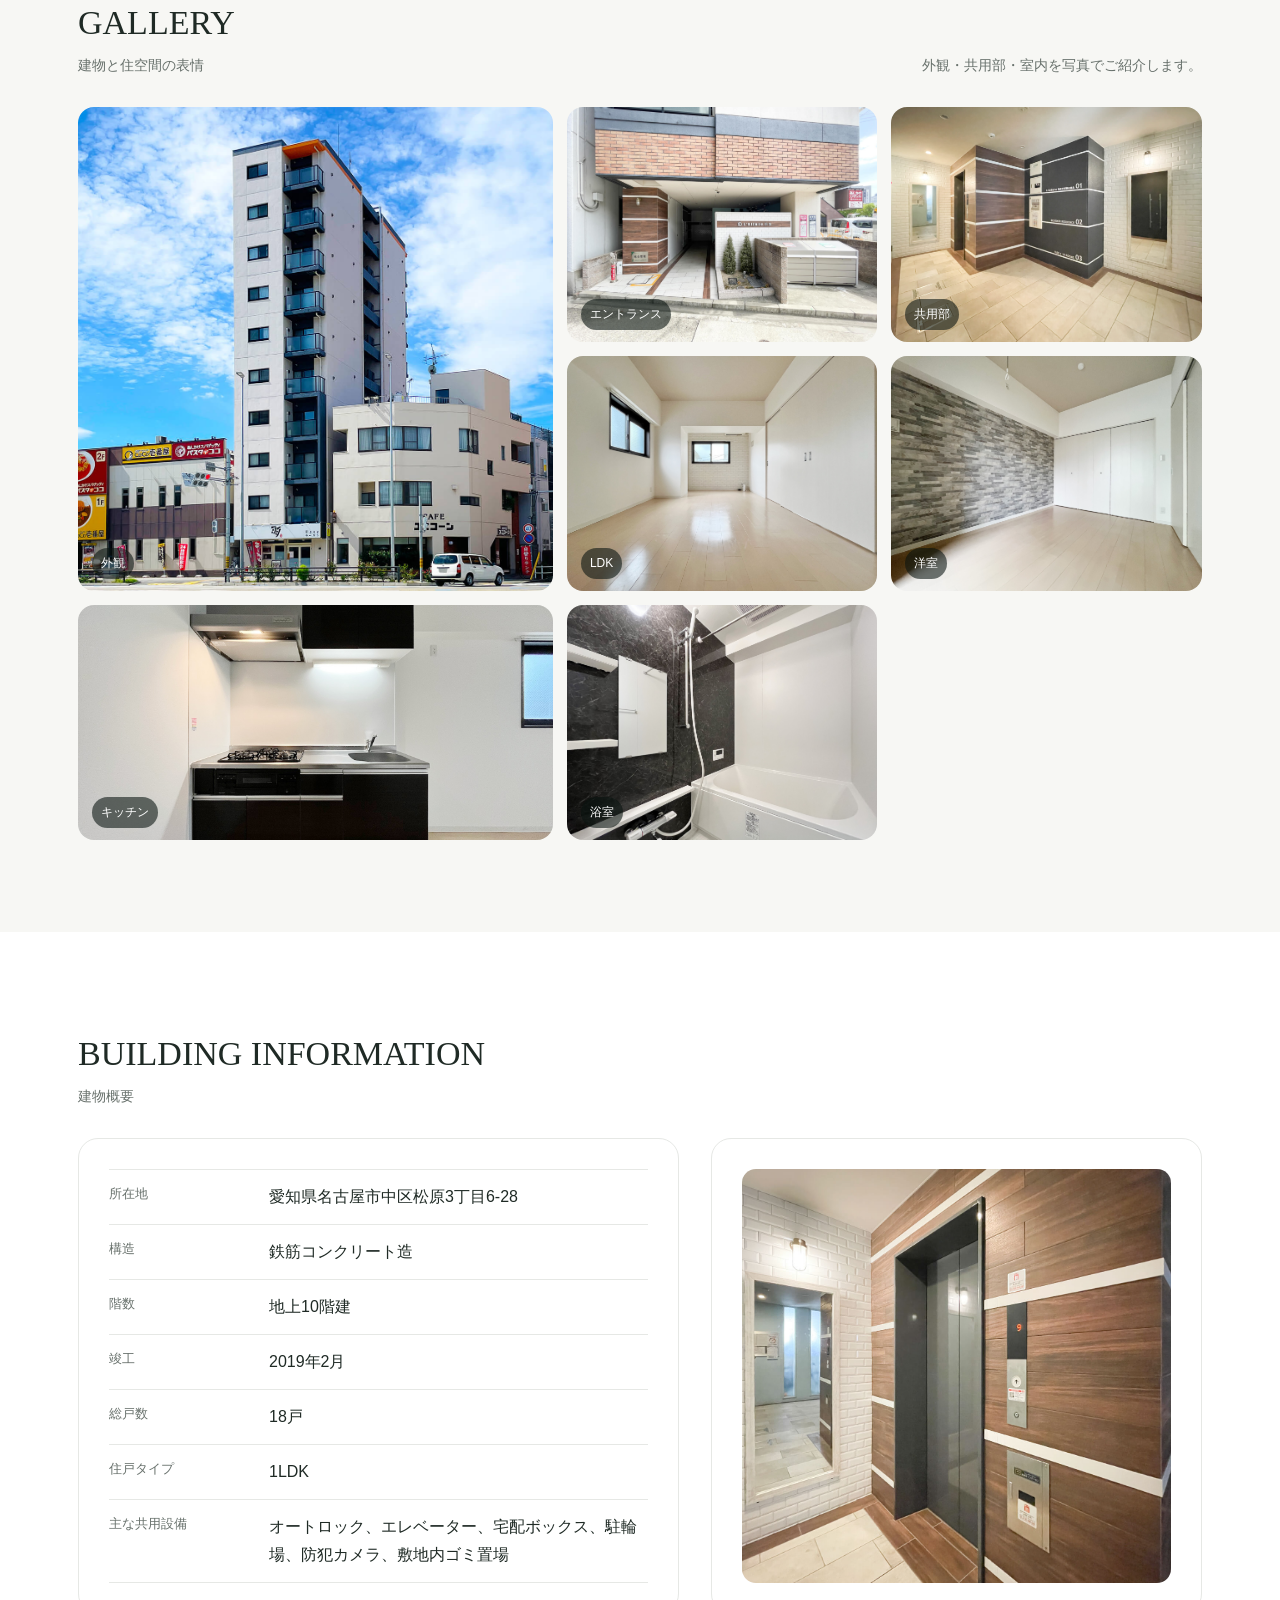
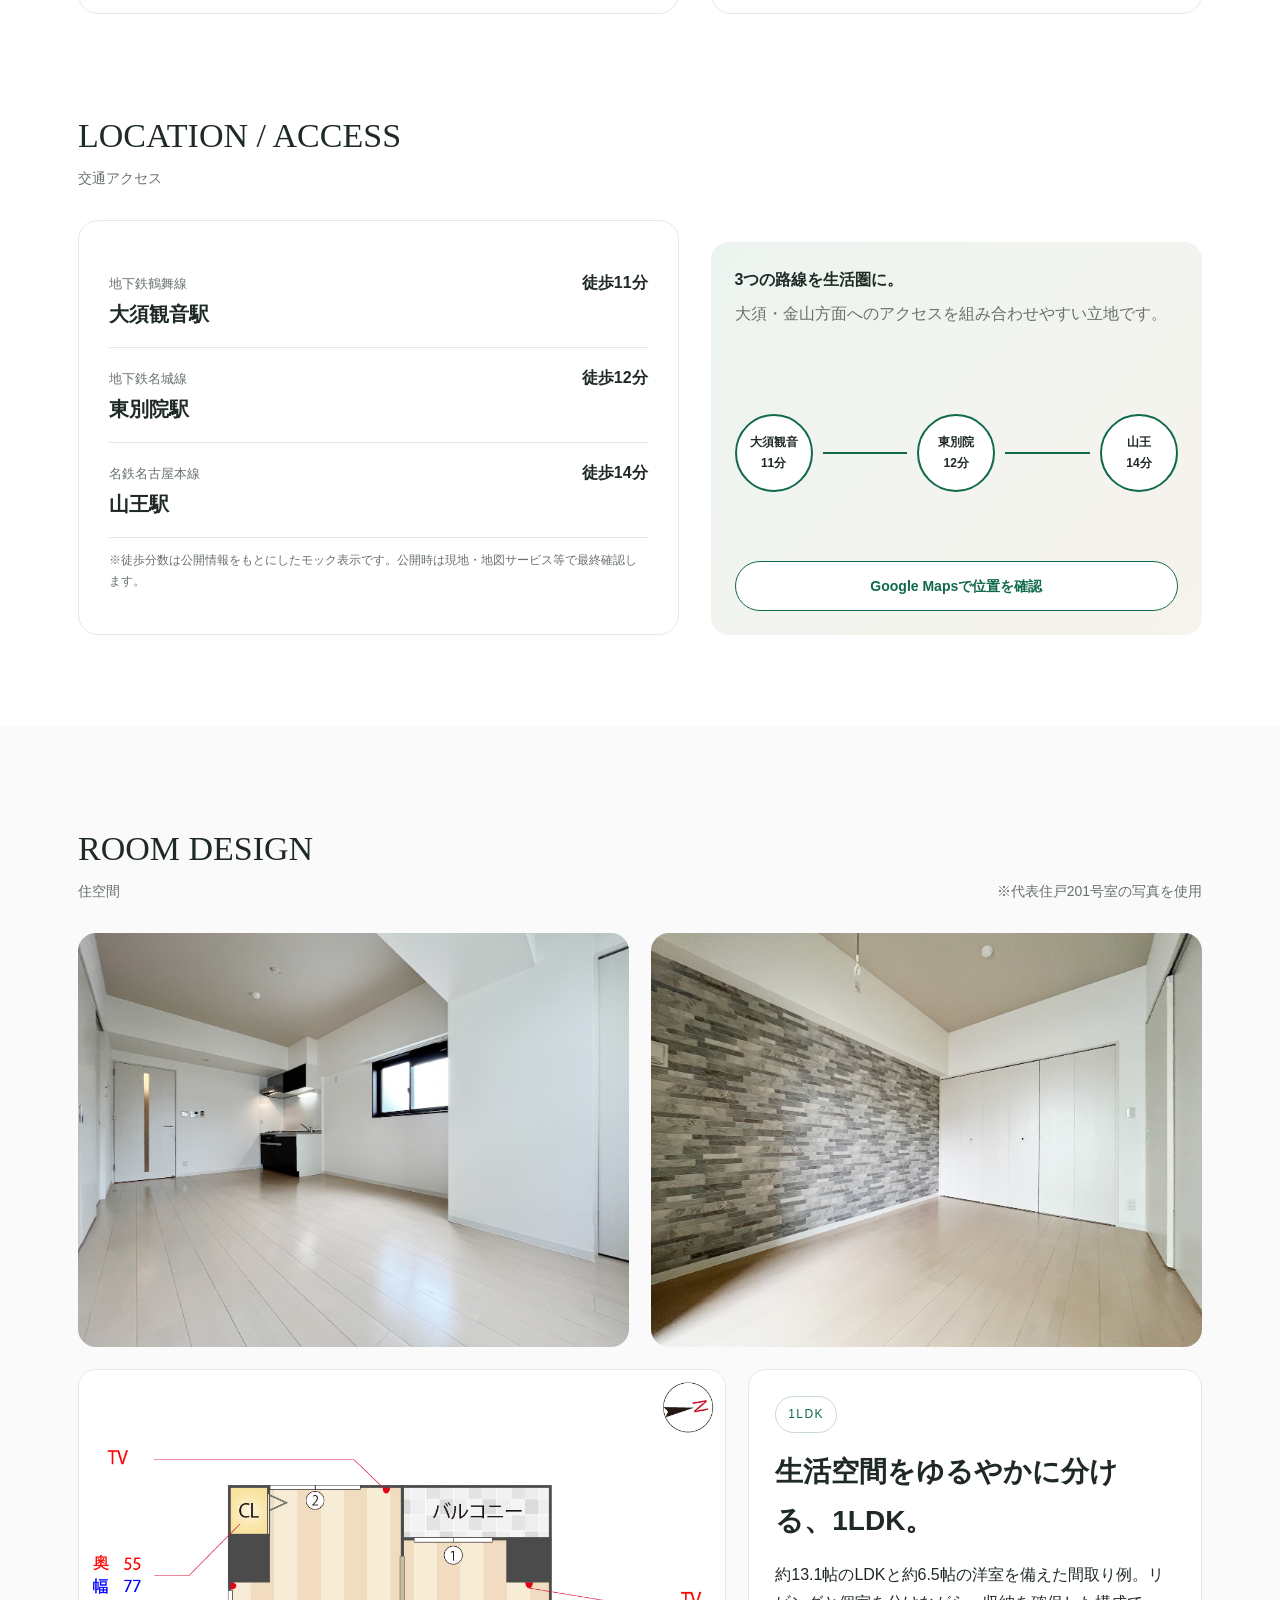
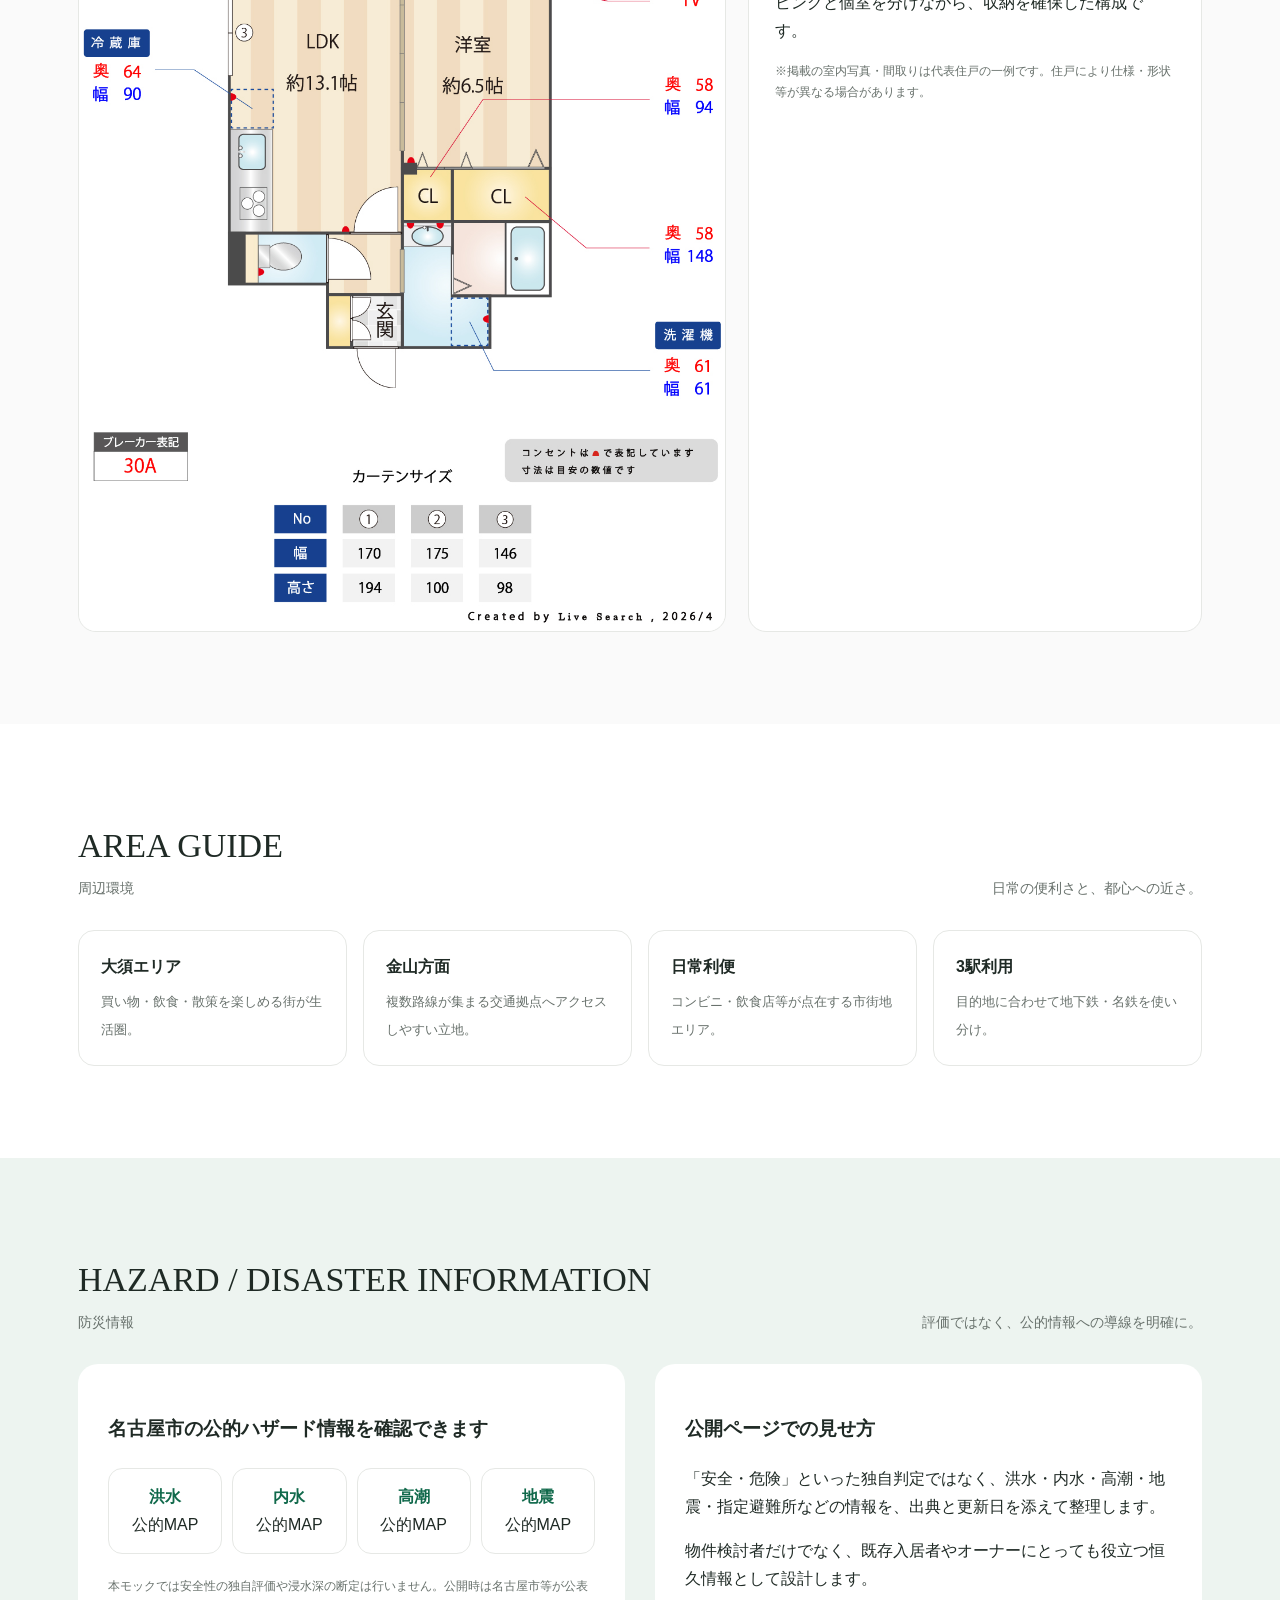
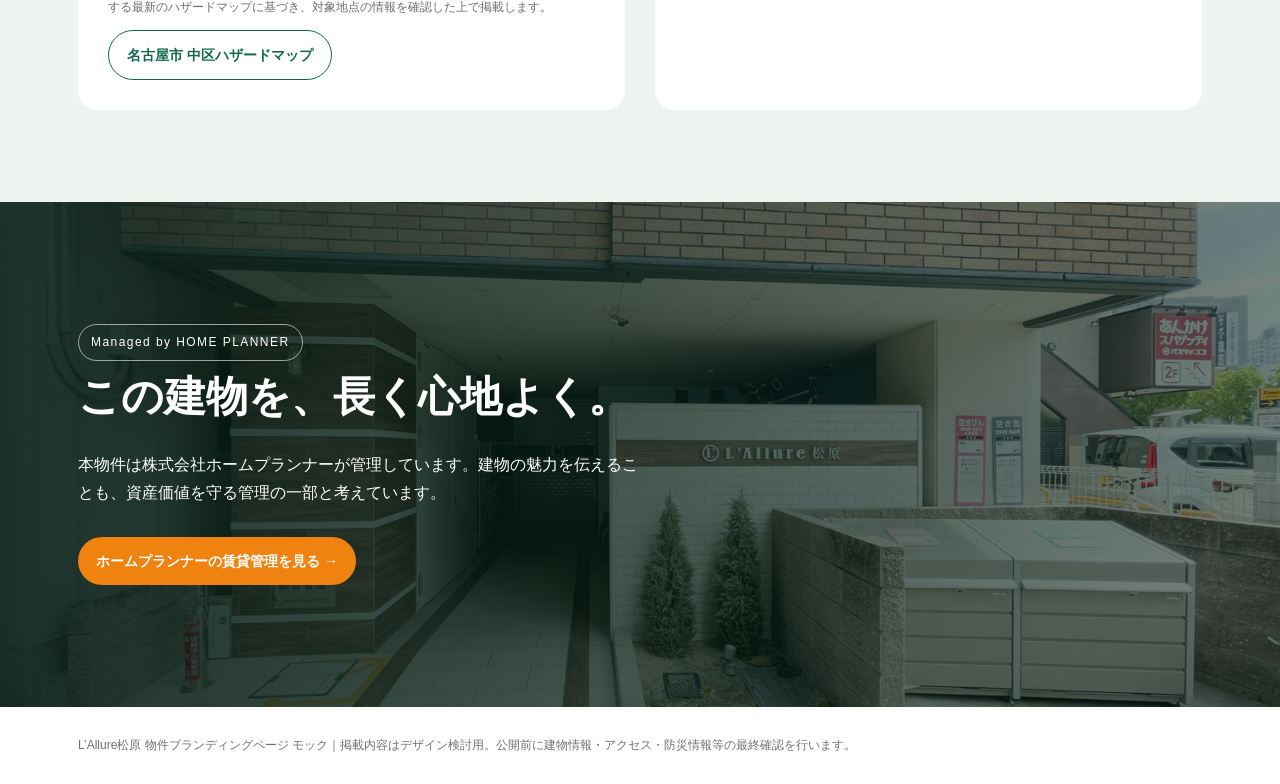
==== commit 956e062f: "Add files via upload" ====
--- a/index.html
+++ b/index.html
@@ -1,16 +1,52 @@
-<!doctype html><html lang="ja"><head><meta charset="utf-8"><meta name="viewport" content="width=device-width,initial-scale=1"><title>L’Allure 松原｜HOME PLANNER 管理物件</title><style>
-:root{--g:#10694B;--o:#F0830F;--ink:#17221d;--muted:#68736d;--paper:#f6f5f1;--line:#e6e7e2;--max:1200px}*{box-sizing:border-box}html{scroll-behavior:smooth}body{margin:0;color:var(--ink);font-family:-apple-system,BlinkMacSystemFont,"Segoe UI","Yu Gothic",Meiryo,sans-serif;line-height:1.75}.wrap{width:min(var(--max),calc(100% - 48px));margin:auto}.serif{font-family:"Yu Mincho","Hiragino Mincho ProN",Georgia,serif}a{color:inherit}header{position:sticky;top:0;z-index:50;background:rgba(255,255,255,.92);backdrop-filter:blur(14px);border-bottom:1px solid rgba(16,105,75,.08)}.nav{height:72px;display:flex;align-items:center;justify-content:space-between}.brand{font-weight:850;letter-spacing:.05em;color:var(--g)}.brand small{display:block;font-size:9px;color:#65706a}.navlinks{display:flex;gap:22px;font-size:13px;align-items:center}.navlinks a{text-decoration:none}.cta{background:var(--o);color:#fff!important;padding:10px 16px;border-radius:999px;font-weight:800}.hero{position:relative;min-height:calc(100vh - 72px);display:flex;align-items:flex-end;background:url('assets/exterior.jpg') center 47%/cover no-repeat}.hero:before{content:"";position:absolute;inset:0;background:linear-gradient(90deg,rgba(8,26,20,.82),rgba(8,26,20,.46) 38%,rgba(8,26,20,.05) 70%)}.heroInner{position:relative;z-index:2;color:#fff;padding-bottom:76px}.tag{display:inline-flex;border:1px solid rgba(255,255,255,.58);padding:7px 12px;border-radius:999px;font-size:11px;letter-spacing:.13em}.hero .roman{margin-top:20px;font-size:11px;letter-spacing:.33em}.hero h1{font-size:clamp(50px,7vw,78px);line-height:1.05;margin:8px 0 18px;font-weight:500}.hero .lead{font-size:clamp(22px,2.4vw,31px);line-height:1.55}.hero .sub{font-size:13px;opacity:.86}.summary{border-bottom:1px solid var(--line)}.summaryGrid{display:grid;grid-template-columns:repeat(4,1fr)}.summaryItem{padding:26px 18px;text-align:center;border-right:1px solid var(--line)}.summaryItem:last-child{border-right:0}.summaryItem b{display:block;color:var(--g);font-size:23px}.summaryItem span{font-size:11px;color:var(--muted)}section{padding:96px 0}.head{display:flex;align-items:end;justify-content:space-between;gap:28px;margin-bottom:32px}.kicker{font-size:11px;letter-spacing:.18em;color:var(--g);font-weight:800}.head h2{font-size:clamp(34px,4vw,48px);font-weight:500;margin:5px 0 0;line-height:1.15}.head p{font-size:13px;color:var(--muted);max-width:500px;margin:0}.concept{display:grid;grid-template-columns:.95fr 1.2fr;gap:68px;align-items:center}.concept h3{font-size:36px;line-height:1.55;font-weight:500;margin:0 0 20px}.concept p{color:#4d5852}.concept img{width:100%;aspect-ratio:4/3;object-fit:cover}.features{background:var(--paper)}.featureGrid{display:grid;grid-template-columns:repeat(3,1fr);gap:16px}.card{background:#fff;border:1px solid var(--line);border-radius:16px;overflow:hidden}.card img{width:100%;aspect-ratio:4/3;object-fit:cover;display:block}.card .body{padding:20px}.card h3{margin:0 0 7px}.card p{margin:0;color:var(--muted);font-size:13px}.galleryGrid{display:grid;grid-template-columns:1.3fr .85fr .85fr;grid-auto-rows:220px;gap:12px}.galleryGrid figure{margin:0;position:relative;overflow:hidden;cursor:pointer}.galleryGrid figure:first-child{grid-row:span 2}.galleryGrid img{width:100%;height:100%;object-fit:cover;transition:.35s}.galleryGrid figure:hover img{transform:scale(1.025)}.galleryGrid figcaption{position:absolute;left:12px;bottom:10px;background:rgba(12,26,20,.62);color:#fff;border-radius:999px;padding:5px 9px;font-size:11px}.two{display:grid;grid-template-columns:1.05fr .95fr;gap:24px}.panel{border:1px solid var(--line);border-radius:16px;padding:30px;background:#fff}.spec{display:grid;grid-template-columns:150px 1fr}.spec div{padding:13px 0;border-bottom:1px solid var(--line)}.spec div:nth-child(odd){font-size:12px;color:var(--muted)}.photoPanel{padding:0;overflow:hidden}.photoPanel img{width:100%;height:100%;min-height:460px;object-fit:cover}.rooms{background:#fafafa}.roomHero{display:grid;grid-template-columns:1.2fr .8fr;gap:18px}.roomHero>img{width:100%;height:100%;min-height:500px;object-fit:cover}.side{display:grid;grid-template-rows:1fr 1fr;gap:18px}.side img{width:100%;height:100%;min-height:241px;object-fit:cover}.roomDetail{display:grid;grid-template-columns:.9fr 1.1fr;gap:22px;margin-top:22px}.floor{background:#fff;border:1px solid var(--line);padding:18px}.floor img{width:100%}.roomCopy{background:#fff;border:1px solid var(--line);padding:34px;display:flex;flex-direction:column;justify-content:center}.roomCopy h3{font-size:29px;line-height:1.5;font-weight:500}.roomCopy p{color:var(--muted)}.access{display:grid;grid-template-columns:1fr 1fr;gap:24px}.accessRow{display:flex;justify-content:space-between;padding:18px 0;border-bottom:1px solid var(--line)}.accessRow small{display:block;color:var(--muted);font-size:11px}.accessRow strong{font-size:20px}.mapArt{background:linear-gradient(135deg,#edf4f0,#f7f3ed);border-radius:16px;padding:28px;min-height:360px;display:flex;flex-direction:column;justify-content:space-between}.route{display:flex;align-items:center;gap:8px}.station{width:84px;height:84px;border:2px solid var(--g);border-radius:50%;background:#fff;display:flex;align-items:center;justify-content:center;text-align:center;font-size:11px;font-weight:800}.track{height:2px;background:var(--g);flex:1}.btn{display:inline-flex;justify-content:center;align-items:center;border-radius:999px;padding:12px 18px;text-decoration:none;font-weight:800;font-size:13px;background:var(--g);color:#fff}.areaCards{display:grid;grid-template-columns:repeat(4,1fr);gap:14px}.areaCard{border-top:2px solid var(--g);padding:20px 4px}.areaCard b{display:block;margin-bottom:8px}.areaCard span{font-size:12px;color:var(--muted)}.hazard{background:#eef3f0}.hazardGrid{display:grid;grid-template-columns:1.15fr .85fr;gap:24px}.hazardPanel{background:#fff;border-radius:16px;padding:30px}.hazardIcons{display:grid;grid-template-columns:repeat(4,1fr);gap:10px;margin:24px 0}.hazardIcon{padding:14px 8px;border:1px solid var(--line);border-radius:12px;text-align:center}.hazardIcon b{display:block;color:var(--g)}.note{font-size:11px;color:var(--muted)}.management{position:relative;color:#fff;background:url('assets/entrance_hall.jpg') center/cover no-repeat}.management:after{content:"";position:absolute;inset:0;background:linear-gradient(90deg,rgba(5,28,20,.93),rgba(5,28,20,.5))}.management .wrap{position:relative;z-index:2}.manage{max-width:650px}.manage h2{font-size:46px;font-weight:500;line-height:1.2}.manage .btn{background:var(--o);margin-top:10px}footer{padding:28px 0;font-size:11px;color:#6b756f}.lightbox{position:fixed;inset:0;z-index:100;background:rgba(0,0,0,.92);display:none;align-items:center;justify-content:center;padding:28px}.lightbox.open{display:flex}.lightbox img{max-width:94vw;max-height:90vh}.close{position:absolute;top:14px;right:22px;color:#fff;font-size:36px;cursor:pointer}@media(max-width:820px){.wrap{width:calc(100% - 34px)}.nav{height:62px}.navlinks a:not(.cta){display:none}.hero{min-height:650px;background-position:62% center}.hero:before{background:linear-gradient(0deg,rgba(7,25,19,.9),rgba(7,25,19,.18) 70%)}.heroInner{padding-bottom:38px}.summaryGrid{grid-template-columns:repeat(2,1fr)}.summaryItem:nth-child(2){border-right:0}.summaryItem:nth-child(-n+2){border-bottom:1px solid var(--line)}section{padding:66px 0}.head{display:block}.head p{margin-top:10px}.concept,.two,.roomHero,.roomDetail,.access,.hazardGrid{grid-template-columns:1fr}.concept{gap:28px}.featureGrid{grid-template-columns:1fr}.galleryGrid{grid-template-columns:1fr 1fr;grid-auto-rows:145px}.galleryGrid figure:first-child{grid-column:span 2;grid-row:span 2}.spec{grid-template-columns:118px 1fr}.photoPanel img{min-height:340px}.roomHero>img{min-height:300px}.side{grid-template-columns:1fr 1fr;grid-template-rows:auto}.side img{min-height:170px}.areaCards{grid-template-columns:1fr 1fr}.hazardIcons{grid-template-columns:1fr 1fr}.station{width:66px;height:66px;font-size:10px}.manage h2{font-size:36px}}
-</style></head><body>
-<header><div class="wrap nav"><div class="brand">HOME PLANNER<small>株式会社ホームプランナー</small></div><nav class="navlinks"><a href="#concept">CONCEPT</a><a href="#gallery">GALLERY</a><a href="#building">BUILDING</a><a href="#access">ACCESS</a><a href="#hazard">HAZARD</a><a class="cta" href="#management">賃貸管理について</a></nav></div></header>
-<main><section class="hero"><div class="wrap heroInner"><span class="tag">HOME PLANNER 管理物件</span><div class="roman">L’ALLURE MATSUBARA</div><h1 class="serif">L’Allure 松原</h1><div class="lead serif">街の近さと、住まいの落ち着きを。<br>都市生活を軽やかに整えるレジデンス。</div><div class="sub">名古屋市中区松原｜物件ブランディングページ モック</div></div></section>
-<div class="summary"><div class="wrap summaryGrid"><div class="summaryItem"><b>10階建</b><span>BUILDING</span></div><div class="summaryItem"><b>RC造</b><span>STRUCTURE</span></div><div class="summaryItem"><b>1LDK</b><span>ROOM TYPE</span></div><div class="summaryItem"><b>2019</b><span>COMPLETION</span></div></div></div>
-<section id="concept"><div class="wrap concept"><div><div class="kicker">PROPERTY CONCEPT</div><h3 class="serif">共用部から室内まで、<br>ひとつの世界観でつながる。</h3><p>白いタイル、木目、ブラックを組み合わせた共用部と、明るい住空間。L’Allure松原は、日常の使いやすさの中にデザイン性を織り込んだレジデンスです。</p><p>募集条件ではなく、建物そのものの魅力・設備・周辺環境・防災情報を、長く閲覧できる恒久的な物件情報として紹介します。</p></div><img src="assets/entrance_hall.jpg" alt="エントランスホール"></div></section>
-<section class="features"><div class="wrap"><div class="head"><div><div class="kicker">BUILDING FEATURES</div><h2 class="serif">毎日の動線に、安心と使いやすさ。</h2></div><p>添付いただいた実写真から確認できる共用設備を中心に構成しています。</p></div><div class="featureGrid"><article class="card"><img src="assets/autolock.jpg" alt="オートロック"><div class="body"><h3>オートロック</h3><p>共用エントランスにオートロック設備を設置。</p></div></article><article class="card"><img src="assets/mailbox.jpg" alt="郵便受け・宅配ボックス"><div class="body"><h3>メール・宅配設備</h3><p>集合郵便受けと宅配ボックスを共用部に集約。</p></div></article><article class="card"><img src="assets/security_monitor.jpg" alt="防犯モニター"><div class="body"><h3>防犯設備</h3><p>共用部の防犯カメラとモニター設備を確認できます。</p></div></article></div></div></section>
-<section id="gallery"><div class="wrap"><div class="head"><div><div class="kicker">GALLERY</div><h2 class="serif">建物の表情を、写真で。</h2></div><p>外観・エントランス・共用部・住空間を実写真で構成。</p></div><div class="galleryGrid"><figure><img src="assets/exterior.jpg" alt="外観"><figcaption>外観</figcaption></figure><figure><img src="assets/entrance_out.jpg" alt="エントランス"><figcaption>エントランス</figcaption></figure><figure><img src="assets/elevator.jpg" alt="エレベーター"><figcaption>エレベーター</figcaption></figure><figure><img src="assets/ldk3.jpg" alt="LDK"><figcaption>LDK</figcaption></figure><figure><img src="assets/room1.jpg" alt="洋室"><figcaption>洋室</figcaption></figure><figure><img src="assets/kitchen.jpg" alt="キッチン"><figcaption>キッチン</figcaption></figure><figure><img src="assets/bath.jpg" alt="浴室"><figcaption>浴室</figcaption></figure></div></div></section>
-<section id="building"><div class="wrap"><div class="head"><div><div class="kicker">BUILDING INFORMATION</div><h2 class="serif">建物概要</h2></div><p>公開前に登記・管理台帳等の正本と照合する前提のモックです。</p></div><div class="two"><div class="panel"><div class="spec"><div>物件名</div><div>L’Allure 松原</div><div>所在地</div><div>名古屋市中区松原（詳細住所は公開前に確認）</div><div>構造</div><div>鉄筋コンクリート造</div><div>階数</div><div>地上10階建</div><div>竣工</div><div>2019年（年月は公開前確認）</div><div>間取り例</div><div>1LDK</div><div>共用設備</div><div>オートロック、エレベーター、宅配ボックス、駐輪場、防犯カメラ、ゴミ置場 等</div></div></div><div class="panel photoPanel"><img src="assets/entrance_door.jpg" alt="エントランス"></div></div></div></section>
-<section class="rooms"><div class="wrap"><div class="head"><div><div class="kicker">ROOM DESIGN</div><h2 class="serif">明るさと余白を活かした1LDK。</h2></div><p>201号室の写真・間取りを代表住戸例として使用。</p></div><div class="roomHero"><img src="assets/ldk2.jpg" alt="LDK"><div class="side"><img src="assets/room3.jpg" alt="洋室"><img src="assets/washstand.jpg" alt="洗面台"></div></div><div class="roomDetail"><div class="floor"><img src="assets/floorplan.jpg" alt="201号室間取り図"></div><div class="roomCopy"><div class="kicker">201 / 1LDK</div><h3 class="serif">暮らす場所と休む場所を、無理なく分ける。</h3><p>LDKと洋室を分けた1LDK。収納、独立洗面、浴室、バルコニーなど、日常生活に必要な機能をコンパクトにまとめた住戸例です。</p><p class="note">※住戸により間取り・内装・設備仕様が異なる場合があります。</p></div></div></div></section>
-<section id="access"><div class="wrap"><div class="head"><div><div class="kicker">LOCATION / ACCESS</div><h2 class="serif">名古屋都心を使いこなす立地。</h2></div><p>徒歩分数は公開前に地図サービス・現地確認等で最終確認する想定です。</p></div><div class="access"><div class="panel"><div class="accessRow"><div><small>地下鉄鶴舞線</small><strong>大須観音駅</strong></div><b>徒歩圏</b></div><div class="accessRow"><div><small>地下鉄名城線</small><strong>東別院駅</strong></div><b>徒歩圏</b></div><div class="accessRow"><div><small>名鉄名古屋本線</small><strong>山王駅</strong></div><b>徒歩圏</b></div><p class="note">※本モックでは正確な徒歩分数の断定を避けています。</p></div><div class="mapArt"><div><div class="kicker">ACCESS MAP</div><h3 class="serif" style="font-size:28px;margin:8px 0">3駅・複数路線を生活圏に。</h3><p style="color:var(--muted);font-size:13px">目的地に合わせて地下鉄・名鉄を使い分けるイメージ。</p></div><div class="route"><div class="station">大須観音</div><div class="track"></div><div class="station">東別院</div><div class="track"></div><div class="station">山王</div></div><a class="btn" href="https://maps.app.goo.gl/SSWyoZ1xjBk1yrQx9" target="_blank" rel="noopener">Google Mapsで位置を確認</a></div></div></div></section>
-<section><div class="wrap"><div class="head"><div><div class="kicker">AREA GUIDE</div><h2 class="serif">暮らしの周辺情報。</h2></div><p>将来は施設名・距離・徒歩分数を確認のうえ掲載。</p></div><div class="areaCards"><div class="areaCard"><b>SHOPPING</b><span>スーパー、コンビニ、ドラッグストア等。</span></div><div class="areaCard"><b>TRANSPORT</b><span>主要駅までの所要時間や乗換イメージ。</span></div><div class="areaCard"><b>LIFE</b><span>医療施設、公園、学校などの生活施設。</span></div><div class="areaCard"><b>NEIGHBORHOOD</b><span>大須・金山など周辺エリアの魅力。</span></div></div></div></section>
-<section id="hazard" class="hazard"><div class="wrap"><div class="head"><div><div class="kicker">HAZARD / DISASTER</div><h2 class="serif">防災情報も、物件情報の一部に。</h2></div><p>独自評価はせず、公的機関の情報を事実として掲載する設計。</p></div><div class="hazardGrid"><div class="hazardPanel"><h3>公的ハザード情報</h3><div class="hazardIcons"><div class="hazardIcon"><b>洪水</b><span>MAP</span></div><div class="hazardIcon"><b>内水</b><span>MAP</span></div><div class="hazardIcon"><b>高潮</b><span>MAP</span></div><div class="hazardIcon"><b>地震</b><span>MAP</span></div></div><p class="note">最新情報および詳細は各行政機関のハザードマップをご確認ください。</p></div><div class="hazardPanel"><h3>公開時の標準項目</h3><p>洪水浸水想定、内水氾濫、高潮、地震、指定避難所などを、出典・確認日付きで整理します。</p><p class="note">※本モックでは地点別の具体的なリスク数値を未掲載としています。</p></div></div></div></section>
-<section id="management" class="management"><div class="wrap"><div class="manage"><span class="tag">Managed by HOME PLANNER</span><h2 class="serif">この建物を、長く心地よく。</h2><p>本物件は株式会社ホームプランナーが管理しています。物件の魅力を丁寧に伝えることも、建物を長く維持していく管理サービスの一部と考えています。</p><a class="btn" href="https://hp-shueki.jp/" target="_blank" rel="noopener">ホームプランナーの賃貸管理を見る</a></div></div></section></main>
-<footer><div class="wrap">L’Allure松原｜管理物件ブランディングページ モック　※公開前に住所・竣工年月・戸数・交通・防災情報等を正本資料で確認してください。</div></footer><div class="lightbox" id="lightbox"><span class="close">×</span><img alt="拡大写真"></div><script>const lb=document.getElementById('lightbox'),im=lb.querySelector('img');document.querySelectorAll('.galleryGrid img').forEach(x=>x.addEventListener('click',()=>{im.src=x.src;im.alt=x.alt;lb.classList.add('open')}));lb.addEventListener('click',()=>lb.classList.remove('open'));document.addEventListener('keydown',e=>{if(e.key==='Escape')lb.classList.remove('open')});</script></body></html>+<!doctype html>
+<html lang="ja">
+<head>
+<meta charset="utf-8" />
+<meta name="viewport" content="width=device-width, initial-scale=1" />
+<title>L’Allure松原 | HOME PLANNER 管理物件</title>
+<style>
+:root{--green:#10694B;--orange:#F0830F;--ink:#1f2a25;--muted:#68716c;--paper:#f7f7f4;--line:#e6e8e5;--soft:#edf4f0;--max:1180px}
+*{box-sizing:border-box}html{scroll-behavior:smooth}body{margin:0;color:var(--ink);background:#fff;font-family:-apple-system,BlinkMacSystemFont,"Segoe UI","Hiragino Kaku Gothic ProN","Yu Gothic",Meiryo,sans-serif;line-height:1.75}.wrap{max-width:var(--max);margin:auto;padding:0 28px}
+header{position:sticky;top:0;z-index:30;background:rgba(255,255,255,.94);backdrop-filter:blur(12px);border-bottom:1px solid rgba(16,105,75,.08)}.nav{height:74px;display:flex;align-items:center;justify-content:space-between;gap:30px}.brand{font-weight:800;color:var(--green);letter-spacing:.02em}.brand small{display:block;font-size:10px;letter-spacing:.06em;color:#56655e;font-weight:600}.navlinks{display:flex;gap:26px;font-size:14px}.navlinks a,.ghost{color:inherit;text-decoration:none}.cta{background:var(--orange);color:#fff!important;padding:11px 18px;border-radius:999px;font-weight:700}
+.hero{position:relative;min-height:680px;display:flex;align-items:flex-end;background:url('[data-uri]